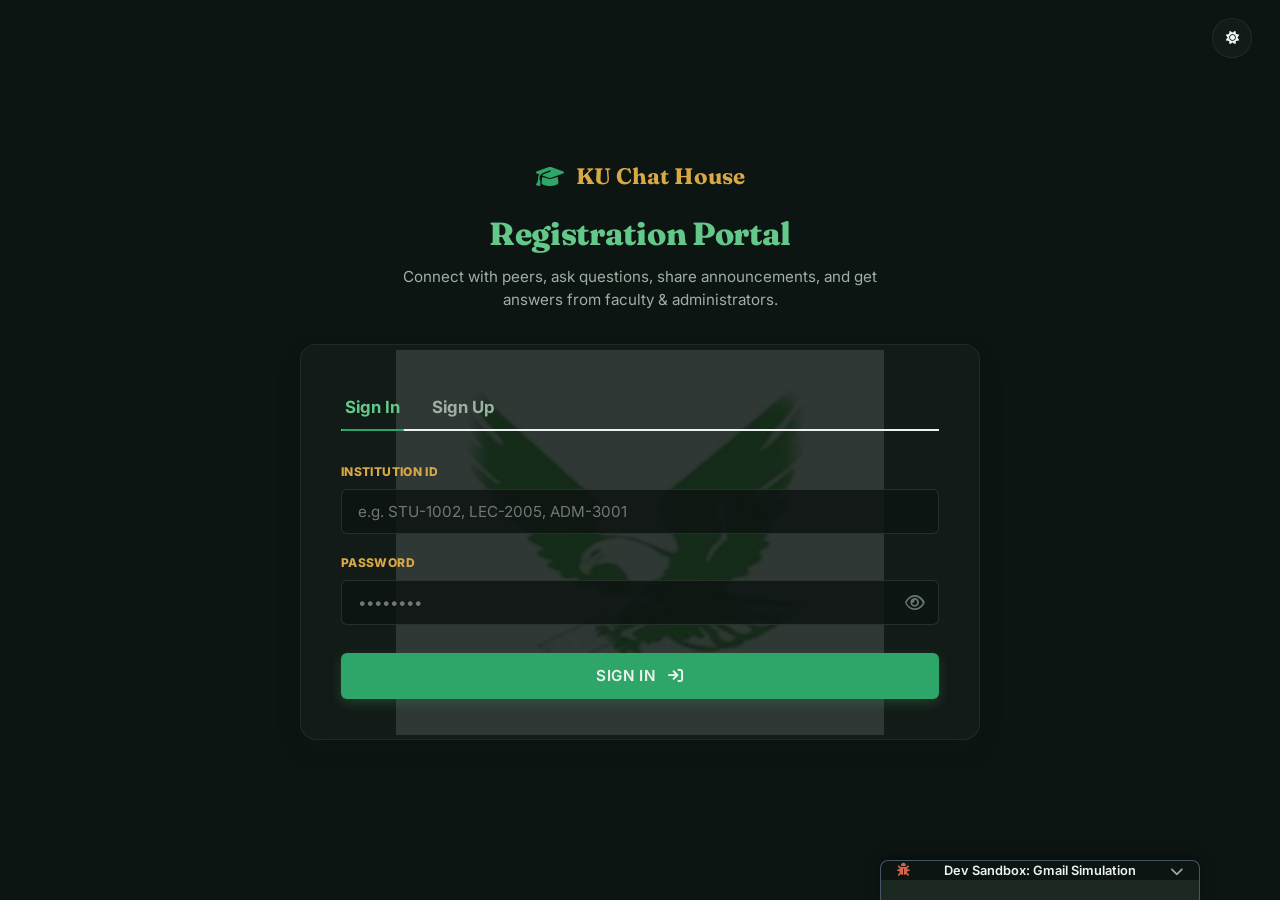
==== frontend/index.html @ 9f0d4322 "Add files via upload" ====
<!DOCTYPE html>
<html lang="en">
<head>
    <meta charset="UTF-8">
    <meta name="viewport" content="width=device-width, initial-scale=1.0">
    <title>Kampala University Chat House - Connect & Discuss</title>
    <!-- Google Fonts for premium typography -->
    <link rel="preconnect" href="https://fonts.googleapis.com">
    <link rel="preconnect" href="https://fonts.gstatic.com" crossorigin>
    <link href="https://fonts.googleapis.com/css2?family=Inter:wght@300;400;500;600;700&family=Fraunces:opsz,wght@9..144,500;9..144,600;9..144,700&display=swap" rel="stylesheet">
    <!-- FontAwesome for icons -->
    <link rel="stylesheet" href="https://cdnjs.cloudflare.com/ajax/libs/font-awesome/6.4.0/css/all.min.css">
    <!-- Separate stylesheet -->
    <link rel="stylesheet" href="style.css">
</head>
<body class="auth-page">
    <button class="theme-toggle auth-theme-toggle" id="theme-toggle" type="button" onclick="toggleTheme()" title="Toggle dark/light mode" aria-label="Toggle dark/light mode"><i class="fa-solid fa-moon"></i></button>
    <!-- Premium background elements -->
    <div class="bg-gradient-blob blob-1"></div>
    <div class="bg-gradient-blob blob-2"></div>
    <div class="bg-gradient-blob blob-3"></div>

    <div class="auth-container">
        <!-- Logo and brand details -->
        <header class="auth-header">
            <div class="logo">
                <i class="fa-solid fa-graduation-cap"></i>
                <span>KU Chat House</span>
            </div>
            <h1>Registration Portal</h1>
            <p>Connect with peers, ask questions, share announcements, and get answers from faculty & administrators.</p>
        </header>

        <!-- Auth Card -->
        <div class="auth-card">
            <!-- Tabs -->
            <div class="auth-tabs">
                <button class="tab-btn active" id="tab-login" onclick="switchTab('login')">Sign In</button>
                <button class="tab-btn" id="tab-register" onclick="switchTab('register')">Sign Up</button>
            </div>

            <!-- Login Form -->
            <form id="login-form" class="auth-form active" onsubmit="handleLogin(event)">
                <div class="input-group">
                    <label for="login-username"><i class="fa-solid fa-id-card"></i> Institution ID</label>
                    <input type="text" id="login-username" placeholder="e.g. STU-1002, LEC-2005, ADM-3001" required autocomplete="username">
                </div>

                <div class="input-group">
                    <label for="login-password"><i class="fa-solid fa-lock"></i> Password</label>
                    <div class="password-wrapper">
                        <input type="password" id="login-password" placeholder="••••••••" required autocomplete="current-password">
                        <button type="button" class="toggle-password" onclick="togglePasswordVisibility('login-password')">
                            <i class="fa-regular fa-eye"></i>
                        </button>
                    </div>
                </div>

                <button type="submit" class="submit-btn" id="login-submit-btn">
                    <span>Sign In</span> <i class="fa-solid fa-arrow-right-to-bracket"></i>
                </button>
            </form>

            <!-- Register Form -->
            <form id="register-form" class="auth-form" onsubmit="handleRegister(event)">
                <div class="form-row">
                    <div class="input-group">
                        <label for="reg-username"><i class="fa-solid fa-user"></i> Username</label>
                        <input type="text" id="reg-username" placeholder="Jackson Dhigombye" required autocomplete="username">
                    </div>
                    <div class="input-group">
                        <label for="reg-id"><i class="fa-solid fa-id-card"></i> Institution ID</label>
                        <input type="text" id="reg-id" placeholder="Student: KU-STD-… | Lecturer: KU-LEC-… | Admin: KU-ADM-…" required>
                    </div>
                </div>

                <div class="form-row">
                    <div class="input-group">
                        <label for="reg-category"><i class="fa-solid fa-users"></i> Category</label>
                        <select id="reg-category" onchange="handleCategoryChange()" required>
                            <option value="" disabled selected>Select Role</option>
                            <option value="Student">Student</option>
                            <option value="Lecturer">Lecturer</option>
                            <option value="Administrator">Administrator</option>
                        </select>
                    </div>
                    <div class="input-group">
                        <label for="reg-faculty"><i class="fa-solid fa-building-columns"></i> Faculty</label>
                        <select id="reg-faculty" required>
                            <option value="" disabled selected>Select Faculty</option>
                            <option value="Faculty of Computer Science and IT">Computer Science and IT</option>
                            <option value="Faculty of Education">Education</option>
                            <option value="Faculty of Arts and social sciences">Arts and Social Sciences</option>
                            <option value="Faculty of Business">Business</option>
                            <option value="Faculty of Social Work and Social Administration">Social work and social Administration</option>
                            <option value="General Administration">General Administration (Admin Only)</option>
                        </select>
                    </div>
                </div>

                <div class="form-row">
                    <div class="input-group">
                        <label for="reg-email"><i class="fa-solid fa-envelope"></i> Gmail Address</label>
                        <input type="email" id="reg-email" placeholder="name@gmail.com" required autocomplete="email">
                    </div>
                    <div class="input-group">
                        <label for="reg-contact"><i class="fa-solid fa-phone"></i> Contact Number</label>
                        <input type="tel" id="reg-contact" placeholder="07********" required autocomplete="tel">
                    </div>
                </div>

                <div class="form-row">
                    <div class="input-group">
                        <label for="reg-dob"><i class="fa-solid fa-calendar-days"></i> Date of Birth</label>
                        <input type="date" id="reg-dob" required>
                    </div>
                    <div class="input-group">
                        <label for="reg-password"><i class="fa-solid fa-lock"></i> Password</label>
                        <div class="password-wrapper">
                            <input type="password" id="reg-password" placeholder="••••••••" required autocomplete="new-password">
                            <button type="button" class="toggle-password" onclick="togglePasswordVisibility('reg-password')">
                                <i class="fa-regular fa-eye"></i>
                            </button>
                        </div>
                    </div>
                </div>

                <button type="submit" class="submit-btn" id="register-submit-btn">
                    <span>Create Account</span> <i class="fa-solid fa-user-plus"></i>
                </button>
            </form>
        </div>
    </div>

    <!-- Verification Modal -->
    <div class="modal-overlay" id="verify-modal">
        <div class="modal-card scale-in">
            <div class="modal-header">
                <i class="fa-solid fa-envelope-circle-check modal-icon"></i>
                <h2>Verify Your Email</h2>
                <p>We've simulated sending a 6-digit confirmation code to your Gmail address.</p>
            </div>
            
            <form id="verify-form" onsubmit="handleVerification(event)">
                <input type="hidden" id="verify-user-id" value="">
                
                <div class="verification-code-container">
                    <input type="text" maxlength="1" class="code-input" required pattern="[0-9]" oninput="moveNext(this, 1)" onkeydown="moveBack(this, 1)">
                    <input type="text" maxlength="1" class="code-input" required pattern="[0-9]" oninput="moveNext(this, 2)" onkeydown="moveBack(this, 2)">
                    <input type="text" maxlength="1" class="code-input" required pattern="[0-9]" oninput="moveNext(this, 3)" onkeydown="moveBack(this, 3)">
                    <input type="text" maxlength="1" class="code-input" required pattern="[0-9]" oninput="moveNext(this, 4)" onkeydown="moveBack(this, 4)">
                    <input type="text" maxlength="1" class="code-input" required pattern="[0-9]" oninput="moveNext(this, 5)" onkeydown="moveBack(this, 5)">
                    <input type="text" maxlength="1" class="code-input" required pattern="[0-9]" oninput="moveNext(this, 6)" onkeydown="moveBack(this, 6)">
                </div>

                <button type="submit" class="submit-btn">
                    Confirm Code <i class="fa-solid fa-circle-check"></i>
                </button>
                <div class="modal-actions">
                    <button type="button" class="cancel-btn" onclick="closeVerifyModal()">Cancel</button>
                </div>
            </form>
        </div>
    </div>

    <!-- Toast Notifications Area -->
    <div id="toast-container" class="toast-container"></div>

    <!-- Simulation Sandbox Helper (Shows Gmail verification codes on screen for demonstration) -->
    <div class="simulation-mailbox" id="simulation-mailbox">
        <div class="mailbox-header">
            <i class="fa-solid fa-bug"></i>
            <span>Dev Sandbox: Gmail Simulation</span>
            <button onclick="toggleMailbox()"><i class="fa-solid fa-chevron-down" id="mailbox-toggle-icon"></i></button>
        </div>
        <div class="mailbox-body" id="mailbox-body">
            <p class="no-messages" id="mailbox-empty-text">No simulated emails sent yet.</p>
            <div id="mailbox-list"></div>
        </div>
    </div>

    <!-- Separate script -->
    <script src="app.js"></script>
</body>
</html>
---- frontend/style.css ----
/* ==========================================================================
   KAMPALA UNIVERSITY CHAT HOUSE - CORE STYLES
   ========================================================================== */

:root {
    /* Dark theme -- "Campus at Dusk": grounded in the KU crest green + academic
       regalia colors (brass/gold for lecturers, maroon for administrators),
       rather than a generic indigo SaaS palette. */
    --bg-main: #0d1512;
    --bg-second: #131f19;
    --card-bg: rgba(19, 29, 24, 0.78);
    --card-hover: rgba(26, 39, 32, 0.88);
    --card-border: rgba(205, 224, 210, 0.08);
    --input-bg: rgba(13, 21, 18, 0.85);
    --input-border: rgba(205, 224, 210, 0.13);
    --input-focus: #2fa669;

    /* Typography Colors */
    --text-primary: #eef3ee;
    --text-secondary: #9db0a4;
    --text-muted: #67766d;

    /* Branding & Accent Colors */
    --primary: #2fa669;      /* crest green */
    --primary-hover: #268a57;
    --secondary: #d8a945;    /* brass / academic gold */

    /* Category Colors -- borrowed from academic regalia */
    --color-admin: #a23b3b;      /* Maroon -- doctoral / authority */
    --color-admin-bg: rgba(162, 59, 59, 0.14);
    --color-lecturer: #d8a945;   /* Brass -- PhD hood gold */
    --color-lecturer-bg: rgba(216, 169, 69, 0.14);
    --color-student: #5b8aa6;    /* Dusty denim -- student ID blue */
    --color-student-bg: rgba(91, 138, 166, 0.14);

    --danger: #d2664f;       /* warm rust, not stock red */
    --danger-bg: rgba(210, 102, 79, 0.14);

    --shadow-sm: 0 1px 2px 0 rgba(0, 0, 0, 0.18);
    --shadow-md: 0 6px 16px -4px rgba(4, 10, 7, 0.45), 0 2px 6px -2px rgba(4, 10, 7, 0.3);
    --shadow-lg: 0 24px 38px -12px rgba(2, 6, 4, 0.55), 0 8px 16px -6px rgba(2, 6, 4, 0.35);

    --radius-sm: 6px;
    --radius-md: 10px;
    --radius-lg: 16px;
    --transition: all 0.25s cubic-bezier(0.4, 0, 0.2, 1);

    /* Auth Page (light theme, matches KU registration form design) */
    --auth-bg: #eef2f0;
    --auth-card-bg: #ffffff;
    --auth-label: #3c1fdf;       /* Bold purple/indigo label color */
    --auth-title: #138542;       /* Green heading color */
    --auth-accent: #4caf50;      /* Green button color */
    --auth-accent-hover: #43a047;
    --auth-input-border: #dddddd;
    --auth-text: #1f2937;
    --auth-text-secondary: #6b7280;
}

/* ==========================================================================
   RESET & BASE STYLES
   ========================================================================== */
* {
    margin: 0;
    padding: 0;
    box-sizing: border-box;
}

body {
    font-family: 'Inter', sans-serif;
    background-color: var(--bg-main);
    color: var(--text-primary);
    line-height: 1.5;
    overflow-x: hidden;
    min-height: 100vh;
}

h1, h2, h3, h4, h5, h6 {
    font-family: 'Fraunces', serif;
    font-optical-sizing: auto;
    font-weight: 600;
    letter-spacing: -0.01em;
}

a {
    color: var(--secondary);
    text-decoration: none;
    transition: var(--transition);
}

a:hover {
    text-decoration: underline;
}

input, select, textarea {
    font-family: inherit;
    font-size: 0.95rem;
    color: var(--text-primary);
    background-color: var(--input-bg);
    border: 1px solid var(--input-border);
    border-radius: var(--radius-sm);
    padding: 0.75rem 1rem;
    outline: none;
    transition: var(--transition);
    width: 100%;
}

input:focus, select:focus, textarea:focus {
    border-color: var(--input-focus);
    box-shadow: 0 0 0 3px rgba(47, 166, 105, 0.25);
}

button {
    font-family: inherit;
    cursor: pointer;
    border: none;
    outline: none;
    transition: var(--transition);
}

/* Scrollbar customization */
::-webkit-scrollbar {
    width: 8px;
}
::-webkit-scrollbar-track {
    background: var(--bg-main);
}
::-webkit-scrollbar-thumb {
    background: #1b2921;
    border-radius: 4px;
}
::-webkit-scrollbar-thumb:hover {
    background: #334155;
}

/* Helper Utilities */
.text-indigo { color: #2fa669; }
.text-amber { color: #a23b3b; }
.text-emerald { color: #d8a945; }
.bg-indigo { background-color: var(--primary) !important; }
.bg-indigo:hover { background-color: var(--primary-hover) !important; }

/* ==========================================================================
   LANDING / AUTHENTICATION PAGE
   ========================================================================== */
.auth-page {
    display: flex;
    justify-content: center;
    align-items: center;
    padding: 2rem 1rem;
    position: relative;
    background-color: var(--auth-bg);

    /* Flip the shared theme variables to a light palette for this page only.
       Every component below (card, inputs, modal, text) reads these same
       variables, so overriding them here re-themes the whole page. */
    --bg-main: var(--auth-bg);
    --card-bg: var(--auth-card-bg);
    --card-border: #e6e9ee;
    --input-bg: #ffffff;
    --input-border: var(--auth-input-border);
    --text-primary: var(--auth-text);
    --text-secondary: var(--auth-text-secondary);
    --text-muted: #9aa1ac;
}

/* Gradient blobs are part of the dark feed theme -- hidden on the light auth page */
.auth-page .bg-gradient-blob {
    display: none;
}

.bg-gradient-blob {
    position: absolute;
    border-radius: 50%;
    filter: blur(100px);
    z-index: -1;
    opacity: 0.45;
}

.blob-1 {
    width: 400px;
    height: 400px;
    background: radial-gradient(circle, var(--primary) 0%, transparent 70%);
    top: -50px;
    left: -50px;
    animation: pulse 12s infinite alternate;
}

.blob-2 {
    width: 450px;
    height: 450px;
    background: radial-gradient(circle, var(--secondary) 0%, transparent 70%);
    bottom: -100px;
    right: -50px;
    animation: pulse 15s infinite alternate-reverse;
}

.blob-3 {
    width: 300px;
    height: 300px;
    background: radial-gradient(circle, #d2664f 0%, transparent 70%);
    top: 30%;
    left: 45%;
    animation: pulse 18s infinite alternate;
}

@keyframes pulse {
    0% { transform: scale(1) translate(0, 0); }
    100% { transform: scale(1.2) translate(30px, 50px); }
}

.auth-container {
    width: 100%;
    max-width: 680px;
    display: flex;
    flex-direction: column;
    gap: 2rem;
    z-index: 10;
    animation: slideUp 0.6s cubic-bezier(0.16, 1, 0.3, 1);
}

.auth-header {
    text-align: center;
}

.auth-header .logo {
    display: inline-flex;
    align-items: center;
    gap: 0.75rem;
    font-size: 1.4rem;
    font-weight: 700;
    font-family: 'Fraunces', serif;
    color: var(--auth-label);
    margin-bottom: 1rem;
}

.auth-header .logo i {
    color: var(--auth-accent);
    filter: none;
}

.auth-header h1 {
    font-size: 2rem;
    margin-bottom: 0.5rem;
    color: var(--auth-title);
    font-weight: 800;
}

.auth-header p {
    color: var(--text-secondary);
    max-width: 520px;
    margin: 0 auto;
    font-size: 0.95rem;
}

.auth-card {
    background: var(--card-bg);
    border: 1px solid var(--card-border);
    border-radius: var(--radius-lg);
    padding: 2.5rem;
    box-shadow: 0 10px 30px rgba(13, 21, 18, 0.08);
    position: relative;
    overflow: hidden;
}

/* Faint Kampala University logo watermark, sitting behind the form fields */
.auth-card::before {
    content: "";
    position: absolute;
    inset: 0;
    background-image: url('logo.png');
    background-repeat: no-repeat;
    background-position: center 58%;
    background-size: 72%;
    opacity: 0.13;
    pointer-events: none;
    z-index: 0;
}

.auth-tabs,
.auth-form {
    position: relative;
    z-index: 1;
}

.auth-tabs {
    display: flex;
    border-bottom: 2px solid #eef0f3;
    margin-bottom: 2rem;
    gap: 1.5rem;
}

.tab-btn {
    background: transparent;
    color: var(--text-secondary);
    font-size: 1.05rem;
    font-weight: 700;
    padding: 0.75rem 0.25rem;
    position: relative;
}

.tab-btn.active {
    color: var(--auth-title);
}

.tab-btn.active::after {
    content: '';
    position: absolute;
    bottom: -2px;
    left: 0;
    right: 0;
    height: 2px;
    background: var(--auth-accent);
    border-radius: 2px;
    box-shadow: none;
}

.auth-form {
    display: none;
    flex-direction: column;
    gap: 1.25rem;
}

.auth-form.active {
    display: flex;
}

.form-row {
    display: grid;
    grid-template-columns: 1fr 1fr;
    gap: 1.25rem;
}

@media (max-width: 600px) {
    .form-row {
        grid-template-columns: 1fr;
        gap: 1.25rem;
    }
    .auth-card {
        padding: 1.5rem;
    }
}

.input-group {
    display: flex;
    flex-direction: column;
    gap: 0.5rem;
    text-align: left;
}

.locked-tag {
    margin-left: auto;
    font-size: 0.65rem;
    font-weight: 700;
    color: var(--text-muted);
    background: rgba(255, 255, 255, 0.05);
    padding: 1px 6px;
    border-radius: 4px;
    text-transform: uppercase;
    letter-spacing: 0.03em;
}

.input-group label {
    font-size: 0.85rem;
    font-weight: 500;
    color: var(--text-secondary);
    display: flex;
    align-items: center;
    gap: 0.5rem;
}

.auth-page .input-group label {
    font-size: 0.75rem;
    font-weight: 800;
    text-transform: uppercase;
    letter-spacing: 0.03em;
    color: var(--auth-label);
}

.auth-page .input-group label i {
    display: none; /* Icons removed on the auth page to match the clean reference layout */
}

.input-group label i {
    font-size: 0.9rem;
    opacity: 0.8;
}

.password-wrapper {
    position: relative;
    width: 100%;
}

.password-wrapper input {
    padding-right: 2.75rem;
}

.toggle-password {
    position: absolute;
    right: 0.85rem;
    top: 50%;
    transform: translateY(-50%);
    background: transparent;
    color: var(--text-muted);
    font-size: 1.1rem;
}

.toggle-password:hover {
    color: var(--text-primary);
}

.submit-btn {
    background: linear-gradient(135deg, var(--primary) 0%, var(--secondary) 100%);
    color: var(--text-primary);
    font-size: 1rem;
    font-weight: 600;
    padding: 0.85rem 1.5rem;
    border-radius: var(--radius-sm);
    display: inline-flex;
    justify-content: center;
    align-items: center;
    gap: 0.75rem;
    margin-top: 0.5rem;
    box-shadow: 0 4px 12px rgba(47, 166, 105, 0.3);
}

.submit-btn:hover {
    transform: translateY(-2px);
    box-shadow: 0 6px 18px rgba(47, 166, 105, 0.45);
}

.submit-btn:disabled {
    opacity: 0.5;
    cursor: not-allowed;
    transform: none;
    box-shadow: none;
}

.auth-page .submit-btn {
    background: var(--auth-accent);
    text-transform: uppercase;
    letter-spacing: 0.03em;
    font-size: 0.95rem;
    box-shadow: 0 4px 12px rgba(77, 143, 90, 0.3);
}

.auth-page .submit-btn:hover {
    background: var(--auth-accent-hover);
    box-shadow: 0 6px 18px rgba(77, 143, 90, 0.4);
}

.auth-page input:focus,
.auth-page select:focus,
.auth-page textarea:focus {
    border-color: var(--auth-accent);
    box-shadow: 0 0 0 3px rgba(77, 143, 90, 0.15);
}

/* ==========================================================================
   EMAIL VERIFICATION MODAL
   ========================================================================== */
.modal-overlay {
    position: fixed;
    top: 0;
    left: 0;
    right: 0;
    bottom: 0;
    background: rgba(3, 8, 6, 0.85);
    backdrop-filter: blur(8px);
    display: none;
    justify-content: center;
    align-items: center;
    z-index: 1000;
}

.modal-overlay.active {
    display: flex;
}

.modal-card {
    background: #17241d;
    border: 1px solid var(--card-border);
    border-radius: var(--radius-lg);
    width: 100%;
    max-width: 440px;
    padding: 2.25rem;
    box-shadow: var(--shadow-lg);
    text-align: center;
}

.scale-in {
    animation: scaleIn 0.3s cubic-bezier(0.34, 1.56, 0.64, 1);
}

@keyframes scaleIn {
    0% { transform: scale(0.9); opacity: 0; }
    100% { transform: scale(1); opacity: 1; }
}

.modal-icon {
    font-size: 3rem;
    color: var(--secondary);
    margin-bottom: 1rem;
    filter: drop-shadow(0 0 10px rgba(216, 169, 69, 0.3));
}

.modal-header h2 {
    font-size: 1.5rem;
    margin-bottom: 0.5rem;
}

.modal-header p {
    color: var(--text-secondary);
    font-size: 0.9rem;
    margin-bottom: 1.75rem;
}

.verification-code-container {
    display: flex;
    justify-content: space-between;
    gap: 0.5rem;
    margin-bottom: 1.75rem;
}

.code-input {
    width: 48px;
    height: 54px;
    text-align: center;
    font-size: 1.5rem;
    font-weight: 700;
    border-radius: var(--radius-sm);
    background-color: var(--input-bg);
}

.modal-actions {
    margin-top: 1rem;
}

.cancel-btn {
    background: transparent;
    color: var(--text-secondary);
    font-size: 0.9rem;
    padding: 0.5rem 1rem;
}

.cancel-btn:hover {
    color: var(--text-primary);
}

/* Verification modal on the auth page follows the same light theme */
.auth-page .modal-card {
    background: var(--card-bg);
    border-color: var(--card-border);
    box-shadow: 0 20px 40px rgba(13, 21, 18, 0.15);
}

.auth-page .modal-icon {
    color: var(--auth-accent);
    filter: none;
}


/* ==========================================================================
   MAIN SOCIAL LAYOUT
   ========================================================================== */
.feed-page {
    background-color: var(--bg-main);
    display: flex;
    flex-direction: column;
}

.main-nav {
    background-color: rgba(19, 29, 24, 0.85);
    border-bottom: 1px solid var(--card-border);
    backdrop-filter: blur(12px);
    -webkit-backdrop-filter: blur(12px);
    position: sticky;
    top: 0;
    z-index: 100;
}

.nav-container {
    max-width: 1300px;
    margin: 0 auto;
    padding: 0.85rem 1.5rem;
    display: flex;
    justify-content: space-between;
    align-items: center;
    gap: 1.5rem;
}

.main-nav .brand {
    display: flex;
    align-items: center;
    gap: 0.75rem;
    font-family: 'Fraunces', serif;
    font-weight: 600;
    font-size: 1.55rem;
    flex-shrink: 0;
}

.main-nav .brand i {
    color: var(--secondary);
    font-size: 1.75rem;
}

.nav-profile-menu {
    display: flex;
    align-items: center;
    gap: 1.5rem;
    flex-shrink: 0;
}

.user-mini-profile {
    display: flex;
    align-items: center;
    gap: 0.75rem;
}

.user-avatar {
    width: 38px;
    height: 38px;
    background-color: var(--primary);
    color: white;
    font-weight: 700;
    border-radius: 50%;
    display: flex;
    justify-content: center;
    align-items: center;
    text-transform: uppercase;
    font-size: 1.1rem;
    box-shadow: 0 0 8px rgba(47, 166, 105, 0.4);
}

.user-meta-info {
    display: flex;
    flex-direction: column;
}

.user-name {
    font-size: 0.9rem;
    font-weight: 600;
}

.user-role-badge {
    font-size: 0.7rem;
    font-weight: 700;
    padding: 1px 6px;
    border-radius: 4px;
    width: fit-content;
    text-transform: uppercase;
    margin-top: 1px;
}

/* Logout Button -- icon + text label so its purpose is unambiguous */
.logout-btn {
    background-color: rgba(210, 102, 79, 0.1);
    color: #d2664f;
    border: 1px solid rgba(210, 102, 79, 0.15);
    height: 38px;
    padding: 0 0.9rem;
    border-radius: 20px;
    display: flex;
    justify-content: center;
    align-items: center;
    gap: 0.5rem;
    font-size: 0.85rem;
    font-weight: 600;
}

.logout-btn span {
    white-space: nowrap;
}

.logout-btn:hover {
    background-color: #d2664f;
    color: white;
    box-shadow: 0 0 10px rgba(210, 102, 79, 0.4);
}

@media (max-width: 640px) {
    .logout-btn span { display: none; }
    .logout-btn { width: 38px; padding: 0; border-radius: 50%; }
}

/* App Core Layout */
.app-layout {
    max-width: 1200px;
    margin: 2rem auto;
    padding: 0 1.5rem;
    display: grid;
    grid-template-columns: 280px 1fr;
    gap: 2rem;
    width: 100%;
}

@media (max-width: 900px) {
    .app-layout {
        grid-template-columns: 1fr;
    }
    .sidebar {
        display: none; /* Hide sidebar on mobile/tablet to save space */
    }
}

/* Sidebar Styles */
.sidebar {
    display: flex;
    flex-direction: column;
    gap: 1.5rem;
    position: sticky;
    top: 5rem;
    height: fit-content;
}

.sidebar-menu {
    display: flex;
    flex-direction: column;
    gap: 0.35rem;
    background: var(--card-bg);
    border: 1px solid var(--card-border);
    border-radius: var(--radius-md);
    padding: 0.6rem;
    box-shadow: var(--shadow-md);
}

.sidebar-menu-item {
    display: flex;
    align-items: center;
    gap: 0.75rem;
    padding: 0.65rem 0.85rem;
    border-radius: var(--radius-sm);
    color: var(--text-secondary);
    font-size: 0.9rem;
    font-weight: 600;
    background: transparent;
    position: relative;
}

.sidebar-menu-item i {
    width: 18px;
    text-align: center;
    font-size: 1rem;
}

.sidebar-menu-item:hover {
    background: rgba(255, 255, 255, 0.05);
    color: var(--text-primary);
}

.sidebar-menu-item.active {
    background: rgba(47, 166, 105, 0.15);
    color: var(--primary);
}

.badge-count {
    margin-left: auto;
    background: #d2664f;
    color: white;
    font-size: 0.65rem;
    font-weight: 700;
    min-width: 18px;
    height: 18px;
    padding: 0 5px;
    border-radius: 10px;
    display: inline-flex;
    justify-content: center;
    align-items: center;
}

.profile-card {
    background: var(--card-bg);
    border: 1px solid var(--card-border);
    border-radius: var(--radius-md);
    overflow: hidden;
    position: relative;
    box-shadow: var(--shadow-md);
}

.profile-header-glow {
    height: 60px;
    background: linear-gradient(135deg, var(--primary) 0%, var(--secondary) 100%);
}

.profile-details {
    padding: 1.5rem;
    display: flex;
    flex-direction: column;
    align-items: center;
    position: relative;
    margin-top: -35px;
}

.profile-avatar-large {
    width: 70px;
    height: 70px;
    border-radius: 50%;
    background-color: #1f2937;
    border: 4px solid #17241d;
    display: flex;
    justify-content: center;
    align-items: center;
    font-size: 2rem;
    font-weight: 700;
    text-transform: uppercase;
    color: var(--text-primary);
    box-shadow: var(--shadow-md);
}

.profile-details h3 {
    margin-top: 0.75rem;
    font-size: 1.15rem;
}

.profile-role {
    font-size: 0.85rem;
    color: var(--text-secondary);
    margin-bottom: 1rem;
}

.sidebar-divider {
    width: 100%;
    border: none;
    border-top: 1px solid rgba(255, 255, 255, 0.05);
    margin-bottom: 1rem;
}

.profile-meta-list {
    width: 100%;
    display: flex;
    flex-direction: column;
    gap: 0.5rem;
}

.meta-item {
    display: flex;
    justify-content: space-between;
    font-size: 0.85rem;
}

.meta-label {
    color: var(--text-secondary);
}

.meta-val {
    font-weight: 500;
    text-align: right;
    max-width: 160px;
    word-break: break-all;
}

.quick-links {
    background: var(--card-bg);
    border: 1px solid var(--card-border);
    border-radius: var(--radius-md);
    padding: 1.25rem;
}

.quick-links h4 {
    font-size: 0.95rem;
    margin-bottom: 0.75rem;
    text-transform: uppercase;
    letter-spacing: 0.06em;
    font-family: 'Inter', sans-serif;
    color: var(--text-secondary);
}

.quick-links ul {
    list-style: none;
    display: flex;
    flex-direction: column;
    gap: 0.75rem;
}

.quick-links li {
    font-size: 0.85rem;
    display: flex;
    align-items: center;
    gap: 0.75rem;
    color: var(--text-secondary);
}


/* ==========================================================================
   FEED AREA & POSTS CREATOR
   ========================================================================== */
.feed-content {
    display: flex;
    flex-direction: column;
    gap: 1.5rem;
}

.create-post-card {
    background: var(--card-bg);
    border: 1px solid var(--card-border);
    border-radius: var(--radius-md);
    padding: 1.5rem;
    box-shadow: var(--shadow-md);
}

.create-post-header {
    display: flex;
    align-items: center;
    gap: 0.75rem;
    margin-bottom: 1rem;
}

.mini-avatar {
    width: 32px;
    height: 32px;
    border-radius: 50%;
    background-color: var(--secondary);
    color: white;
    font-weight: 700;
    display: flex;
    justify-content: center;
    align-items: center;
    text-transform: uppercase;
    font-size: 0.9rem;
}

.create-post-header h3 {
    font-size: 1rem;
    color: var(--text-secondary);
}

.textarea-wrapper {
    margin-bottom: 1rem;
}

.textarea-wrapper textarea {
    min-height: 100px;
    resize: vertical;
    width: 100%;
}

.create-post-actions {
    display: flex;
    justify-content: space-between;
    align-items: center;
    flex-wrap: wrap;
    gap: 1rem;
}

.admin-announcement-toggle {
    display: flex;
    align-items: center;
    gap: 0.75rem;
}

.switch-container {
    position: relative;
    display: inline-block;
    width: 44px;
    height: 22px;
}

.switch-container input {
    opacity: 0;
    width: 0;
    height: 0;
}

.switch-slider {
    position: absolute;
    cursor: pointer;
    top: 0;
    left: 0;
    right: 0;
    bottom: 0;
    background-color: #374151;
    transition: .4s;
    border-radius: 22px;
}

.switch-slider:before {
    position: absolute;
    content: "";
    height: 16px;
    width: 16px;
    left: 3px;
    bottom: 3px;
    background-color: white;
    transition: .4s;
    border-radius: 50%;
}

.switch-container input:checked + .switch-slider {
    background-color: var(--color-admin);
}

.switch-container input:checked + .switch-slider:before {
    transform: translateX(22px);
}

.toggle-label {
    font-size: 0.85rem;
    font-weight: 500;
    color: var(--text-secondary);
}

.post-submit-btn {
    background: linear-gradient(135deg, var(--primary) 0%, var(--secondary) 100%);
    color: white;
    padding: 0.6rem 1.25rem;
    border-radius: var(--radius-sm);
    font-weight: 600;
    font-size: 0.9rem;
    display: inline-flex;
    align-items: center;
    gap: 0.5rem;
    box-shadow: 0 4px 10px rgba(47, 166, 105, 0.2);
}

.post-submit-btn:hover {
    transform: translateY(-1px);
    box-shadow: 0 6px 14px rgba(47, 166, 105, 0.35);
}

/* Feed Headers */
.announcements-section-header {
    display: flex;
    align-items: center;
    gap: 0.75rem;
    margin-top: 1rem;
    font-size: 1.1rem;
    border-bottom: 2px solid rgba(162, 59, 59, 0.2);
    padding-bottom: 0.5rem;
}

.feed-header-title {
    display: flex;
    justify-content: space-between;
    align-items: center;
    margin-top: 1rem;
    border-bottom: 1px solid rgba(255, 255, 255, 0.05);
    padding-bottom: 0.5rem;
}

.feed-header-title h2 {
    font-size: 1.25rem;
}

.refresh-feed-btn {
    background: transparent;
    color: var(--text-secondary);
    font-size: 1.1rem;
    width: 32px;
    height: 32px;
    border-radius: 50%;
    display: flex;
    justify-content: center;
    align-items: center;
}

.refresh-feed-btn:hover {
    background-color: rgba(255, 255, 255, 0.05);
    color: var(--text-primary);
}


/* ==========================================================================
   FEED POST ITEMS
   ========================================================================== */
.post-item {
    background: var(--card-bg);
    border: 1px solid var(--card-border);
    border-radius: var(--radius-md);
    padding: 1.5rem;
    box-shadow: var(--shadow-md);
    display: flex;
    flex-direction: column;
    gap: 1rem;
    position: relative;
    transition: var(--transition);
}

.post-item:hover {
    border-color: rgba(255, 255, 255, 0.1);
    background: var(--card-hover);
}

/* Announcement specific style overrides -- the signature "pinned to the
   board" treatment: a brass pushpin, a faint tilt, and a lifted shadow, as
   if the card were physically tacked up rather than just flagged by color. */
.post-item.announcement-post {
    border: 1px solid rgba(216, 169, 69, 0.3);
    background: linear-gradient(165deg, rgba(216, 169, 69, 0.08) 0%, var(--card-bg) 55%);
    transform: rotate(-0.5deg);
    box-shadow: var(--shadow-lg);
    margin-top: 4px;
}

.post-item.announcement-post:hover {
    background: linear-gradient(165deg, rgba(216, 169, 69, 0.12) 0%, var(--card-hover) 55%);
    transform: rotate(-0.5deg) translateY(-3px);
}

.post-item.announcement-post::before {
    content: '';
    position: absolute;
    top: -8px;
    left: 30px;
    width: 15px;
    height: 15px;
    border-radius: 50%;
    background: radial-gradient(circle at 34% 30%, #f4dd9e 0%, var(--secondary) 55%, #9c7a2c 100%);
    box-shadow: 0 3px 5px rgba(2, 6, 4, 0.5), inset 0 -1px 2px rgba(0, 0, 0, 0.25);
    border: 1px solid rgba(255, 255, 255, 0.3);
    z-index: 2;
}

.post-meta-header {
    display: flex;
    justify-content: space-between;
    align-items: flex-start;
}

.author-info-block {
    display: flex;
    align-items: center;
    gap: 0.75rem;
}

.author-details {
    display: flex;
    flex-direction: column;
}

.author-name-row {
    display: flex;
    align-items: center;
    gap: 0.5rem;
    flex-wrap: wrap;
}

.author-username {
    font-weight: 600;
    font-size: 0.95rem;
}

/* Styled category badges */
.badge-role {
    font-size: 0.65rem;
    font-weight: 700;
    padding: 2px 8px;
    border-radius: 20px;
    text-transform: uppercase;
    letter-spacing: 0.02em;
    display: inline-flex;
    align-items: center;
    gap: 0.25rem;
}

.badge-role.role-student {
    background-color: var(--color-student-bg);
    color: var(--color-student);
    border: 1px solid rgba(91, 138, 166, 0.15);
}

.badge-role.role-lecturer {
    background-color: var(--color-lecturer-bg);
    color: var(--color-lecturer);
    border: 1px solid rgba(216, 169, 69, 0.15);
}

.badge-role.role-admin,
.badge-role.role-administrator {
    background-color: var(--color-admin-bg);
    color: var(--color-admin);
    border: 1px solid rgba(162, 59, 59, 0.15);
}

.post-subtext {
    font-size: 0.75rem;
    color: var(--text-muted);
}

/* Post content text area */
.post-body-content {
    font-size: 0.95rem;
    color: var(--text-primary);
    white-space: pre-wrap;
    word-break: break-word;
}

/* Action Controls (Edit, Delete, Pin indicator) */
.post-action-controls {
    display: flex;
    align-items: center;
    gap: 0.5rem;
}

.btn-icon-action {
    background: transparent;
    color: var(--text-muted);
    font-size: 0.9rem;
    width: 28px;
    height: 28px;
    border-radius: 50%;
    display: flex;
    justify-content: center;
    align-items: center;
}

.btn-icon-action:hover {
    background-color: rgba(255, 255, 255, 0.05);
}

.btn-icon-action.edit-action:hover {
    color: var(--secondary);
}

.btn-icon-action.delete-action:hover {
    color: #d2664f;
}

.pinned-badge {
    background: rgba(216, 169, 69, 0.14);
    color: var(--secondary);
    font-size: 0.75rem;
    font-weight: 600;
    padding: 2px 8px;
    border-radius: 4px;
    display: flex;
    align-items: center;
    gap: 0.35rem;
}

/* Post Interaction Footer */
.post-footer-actions {
    border-top: 1px solid rgba(255, 255, 255, 0.04);
    padding-top: 0.75rem;
    display: flex;
    justify-content: space-between;
    align-items: center;
}

.comment-toggle-btn {
    background: transparent;
    color: var(--text-secondary);
    font-size: 0.85rem;
    font-weight: 500;
    display: flex;
    align-items: center;
    gap: 0.5rem;
}

.comment-toggle-btn:hover {
    color: var(--text-primary);
}

.announcement-warning-tag {
    font-size: 0.75rem;
    color: var(--text-muted);
    font-style: italic;
    display: flex;
    align-items: center;
    gap: 0.35rem;
}


/* ==========================================================================
   COMMENTS SECTION
   ========================================================================== */
.post-comments-section {
    display: none;
    border-top: 1px solid rgba(255, 255, 255, 0.04);
    padding-top: 1rem;
    flex-direction: column;
    gap: 1rem;
}

.post-comments-section.active {
    display: flex;
}

/* Comment Input Box */
.comment-submit-form {
    display: flex;
    gap: 0.75rem;
    align-items: center;
}

.comment-submit-form input {
    background-color: var(--input-bg);
    border-radius: 20px;
    padding: 0.5rem 1rem;
    font-size: 0.85rem;
}

.comment-send-btn {
    background-color: var(--primary);
    color: white;
    width: 32px;
    height: 32px;
    border-radius: 50%;
    display: flex;
    justify-content: center;
    align-items: center;
    font-size: 0.85rem;
    flex-shrink: 0;
}

.comment-send-btn:hover {
    background-color: var(--primary-hover);
    transform: scale(1.05);
}

.comments-list-box {
    display: flex;
    flex-direction: column;
    gap: 1rem;
}

/* Comment Item */
.comment-item {
    background: rgba(0, 0, 0, 0.12);
    border: 1px solid rgba(255, 255, 255, 0.02);
    border-radius: var(--radius-sm);
    padding: 0.85rem 1rem;
    display: flex;
    flex-direction: column;
    gap: 0.5rem;
}

/* Highlight verified responses (by Lecturers or Admins) to stand out like Quora */
.comment-item.verified-response {
    border-left: 2.5px solid var(--color-lecturer);
    background: linear-gradient(90deg, rgba(216, 169, 69, 0.02) 0%, rgba(0, 0, 0, 0.12) 100%);
}

.comment-item.admin-verified-response {
    border-left: 2.5px solid var(--color-admin);
    background: linear-gradient(90deg, rgba(162, 59, 59, 0.02) 0%, rgba(0, 0, 0, 0.12) 100%);
}

.comment-meta {
    display: flex;
    justify-content: space-between;
    align-items: center;
    font-size: 0.8rem;
}

.comment-author-name {
    font-weight: 600;
}

.comment-text {
    font-size: 0.88rem;
    color: var(--text-primary);
    word-break: break-word;
}

/* Reply toggle triggers */
.comment-reply-action-bar {
    display: flex;
    gap: 1rem;
    align-items: center;
}

.comment-reply-btn {
    background: transparent;
    color: var(--text-muted);
    font-size: 0.75rem;
    font-weight: 600;
    display: inline-flex;
    align-items: center;
    gap: 0.25rem;
}

.comment-reply-btn:hover {
    color: var(--text-secondary);
}

.expert-badge-helper {
    font-size: 0.65rem;
    font-weight: 700;
    display: inline-flex;
    align-items: center;
    gap: 0.25rem;
    text-transform: uppercase;
}


/* ==========================================================================
   NESTED REPLIES (Comments under Comments)
   ========================================================================== */
.replies-nested-section {
    margin-left: 1.5rem;
    padding-left: 0.75rem;
    border-left: 1px dashed rgba(255, 255, 255, 0.08);
    display: flex;
    flex-direction: column;
    gap: 0.75rem;
    margin-top: 0.5rem;
}

/* Reply Input Box */
.reply-submit-form {
    display: none;
    gap: 0.5rem;
    align-items: center;
    margin-left: 1.5rem;
    margin-top: 0.25rem;
}

.reply-submit-form.active {
    display: flex;
}

.reply-submit-form input {
    background-color: var(--input-bg);
    border-radius: 20px;
    padding: 0.4rem 0.85rem;
    font-size: 0.8rem;
}

.reply-send-btn {
    background-color: var(--secondary);
    color: white;
    width: 28px;
    height: 28px;
    border-radius: 50%;
    display: flex;
    justify-content: center;
    align-items: center;
    font-size: 0.75rem;
    flex-shrink: 0;
}

.reply-send-btn:hover {
    filter: brightness(1.1);
}

/* Single Reply Card */
.reply-item {
    background: rgba(255, 255, 255, 0.02);
    border-radius: var(--radius-sm);
    padding: 0.65rem 0.85rem;
    display: flex;
    flex-direction: column;
    gap: 0.35rem;
}

/* Lecturers and Admin replies are highlighted too */
.reply-item.verified-response {
    border-left: 2px solid var(--color-lecturer);
}
.reply-item.admin-verified-response {
    border-left: 2px solid var(--color-admin);
}

.reply-meta {
    display: flex;
    justify-content: space-between;
    font-size: 0.75rem;
}

.reply-author {
    font-weight: 600;
}

.reply-text {
    font-size: 0.82rem;
    color: var(--text-primary);
    word-break: break-word;
}

/* Loading animations & empty feeds */
.feed-loading {
    display: flex;
    flex-direction: column;
    align-items: center;
    justify-content: center;
    padding: 3rem 0;
    gap: 0.75rem;
    color: var(--text-secondary);
}

.feed-loading i {
    font-size: 2rem;
    color: var(--secondary);
}

.empty-feed-card {
    background: var(--card-bg);
    border: 1px dashed rgba(255, 255, 255, 0.05);
    border-radius: var(--radius-md);
    padding: 3rem;
    text-align: center;
    color: var(--text-secondary);
}

.empty-feed-card i {
    font-size: 2.5rem;
    color: var(--text-muted);
    margin-bottom: 1rem;
}


/* ==========================================================================
   TOAST NOTIFICATION COMPONENT
   ========================================================================== */
.toast-container {
    position: fixed;
    bottom: 1.5rem;
    right: 1.5rem;
    display: flex;
    flex-direction: column;
    gap: 0.75rem;
    z-index: 9999;
}

.toast {
    background: #1f293d;
    border: 1px solid rgba(255, 255, 255, 0.08);
    border-radius: var(--radius-sm);
    padding: 0.85rem 1.25rem;
    color: var(--text-primary);
    font-size: 0.88rem;
    box-shadow: var(--shadow-lg);
    display: flex;
    align-items: center;
    gap: 0.75rem;
    min-width: 280px;
    max-width: 400px;
    animation: toastIn 0.3s cubic-bezier(0.175, 0.885, 0.32, 1.275);
    position: relative;
    overflow: hidden;
}

.toast.toast-success {
    border-left: 4px solid var(--color-lecturer);
}
.toast.toast-success i {
    color: var(--color-lecturer);
}

.toast.toast-error {
    border-left: 4px solid #d2664f;
}
.toast.toast-error i {
    color: #d2664f;
}

.toast.toast-info {
    border-left: 4px solid var(--secondary);
}
.toast.toast-info i {
    color: var(--secondary);
}

@keyframes toastIn {
    0% { transform: translateY(20px); opacity: 0; }
    100% { transform: translateY(0); opacity: 1; }
}

.toast-close-btn {
    position: absolute;
    right: 0.5rem;
    top: 0.5rem;
    background: transparent;
    color: var(--text-muted);
    font-size: 0.75rem;
}

.toast-close-btn:hover {
    color: var(--text-primary);
}


/* ==========================================================================
   DEVELOPMENT SANDBOX: SIMULATED GMAIL BOX
   ========================================================================== */
.simulation-mailbox {
    position: fixed;
    bottom: 0;
    right: 5rem;
    width: 320px;
    background: #1b2921;
    border: 1px solid #475569;
    border-bottom: none;
    border-top-left-radius: 8px;
    border-top-right-radius: 8px;
    z-index: 1050;
    box-shadow: 0 -4px 15px rgba(0,0,0,0.4);
    display: flex;
    flex-direction: column;
    transition: max-height 0.3s ease;
    max-height: 40px; /* Collapsed by default */
}

.simulation-mailbox.expanded {
    max-height: 280px; /* Expanded state */
}

.mailbox-header {
    height: 40px;
    padding: 0 1rem;
    display: flex;
    justify-content: space-between;
    align-items: center;
    cursor: pointer;
    background: #0d1512;
    border-top-left-radius: 8px;
    border-top-right-radius: 8px;
    font-size: 0.8rem;
    font-weight: 600;
}

.mailbox-header i.fa-bug {
    color: #d2664f;
}

.mailbox-header button {
    background: transparent;
    color: var(--text-secondary);
}

.mailbox-body {
    flex: 1;
    overflow-y: auto;
    padding: 0.75rem;
    background: #1b2921;
    display: flex;
    flex-direction: column;
    gap: 0.5rem;
}

.no-messages {
    color: var(--text-muted);
    font-size: 0.75rem;
    text-align: center;
    margin-top: 1rem;
}

.mailbox-msg {
    background: #0d1512;
    border: 1px solid rgba(255, 255, 255, 0.05);
    border-radius: 4px;
    padding: 0.5rem;
    animation: slideUp 0.3s ease;
}

.mailbox-msg-title {
    font-weight: 700;
    color: var(--secondary);
    font-size: 0.75rem;
    margin-bottom: 2px;
}

.mailbox-msg-body {
    font-size: 0.72rem;
    color: var(--text-primary);
}

.verification-highlight-code {
    background: rgba(210, 102, 79, 0.15);
    color: #d8a945;
    padding: 1px 4px;
    border-radius: 3px;
    font-family: monospace;
    font-weight: 700;
    font-size: 0.8rem;
}


/* ==========================================================================
   FORM & TRANSITION ANIMATIONS
   ========================================================================== */
@keyframes slideUp {
    0% { transform: translateY(15px); opacity: 0; }
    100% { transform: translateY(0); opacity: 1; }
}

@keyframes fade-in {
    0% { opacity: 0; }
    100% { opacity: 1; }
}

/* ==========================================================================
   PROFILE PHOTOS ("DP") -- shown inside existing avatar containers
   ========================================================================== */
.user-avatar,
.profile-avatar-large,
.mini-avatar {
    overflow: hidden;
}

.user-avatar img,
.profile-avatar-large img,
.mini-avatar img {
    width: 100%;
    height: 100%;
    object-fit: cover;
    border-radius: 50%;
    display: block;
}

.user-avatar.has-photo,
.profile-avatar-large.has-photo,
.mini-avatar.has-photo {
    background-color: transparent;
    box-shadow: none;
}

.clickable {
    cursor: pointer;
    transition: var(--transition);
}

.user-mini-profile.clickable:hover {
    opacity: 0.85;
}

.profile-avatar-large.clickable:hover {
    box-shadow: 0 0 0 3px var(--primary);
}

/* Edit Profile button in sidebar */
.edit-profile-btn {
    margin-top: 1.1rem;
    width: 100%;
    background: rgba(47, 166, 105, 0.12);
    color: var(--primary);
    border: 1px solid rgba(47, 166, 105, 0.3);
    font-size: 0.85rem;
    font-weight: 600;
    padding: 0.6rem 1rem;
    border-radius: var(--radius-sm);
    display: inline-flex;
    justify-content: center;
    align-items: center;
    gap: 0.5rem;
}

.edit-profile-btn:hover {
    background-color: var(--primary);
    color: white;
}

/* ==========================================================================
   EDIT PROFILE MODAL -- photo upload + username change (ID is locked)
   ========================================================================== */
.profile-photo-edit {
    display: flex;
    flex-direction: column;
    align-items: center;
    gap: 0.85rem;
    margin-bottom: 1.5rem;
}

.profile-photo-edit-frame {
    position: relative;
    width: 90px;
    height: 90px;
}

.profile-photo-edit-frame .profile-avatar-large,
.profile-photo-edit-frame img {
    width: 90px;
    height: 90px;
}

.profile-photo-edit-frame img {
    border-radius: 50%;
    object-fit: cover;
    border: 4px solid #17241d;
    box-shadow: var(--shadow-md);
}

.upload-photo-btn {
    background: rgba(255, 255, 255, 0.06);
    color: var(--text-primary);
    border: 1px solid var(--input-border);
    font-size: 0.8rem;
    font-weight: 600;
    padding: 0.5rem 1rem;
    border-radius: var(--radius-sm);
    display: inline-flex;
    align-items: center;
    gap: 0.5rem;
    cursor: pointer;
}

.upload-photo-btn:hover {
    background: rgba(255, 255, 255, 0.12);
}

#profile-form {
    display: flex;
    flex-direction: column;
    gap: 1.1rem;
}

#profile-id-display {
    color: var(--text-muted);
    cursor: not-allowed;
    opacity: 0.75;
}

/* ==========================================================================
   POST MEDIA -- attaching & displaying photos / audio clips
   ========================================================================== */
.create-post-actions-left {
    display: flex;
    align-items: center;
    gap: 1rem;
    flex-wrap: wrap;
}

.attach-media-btn {
    background: rgba(255, 255, 255, 0.06);
    color: var(--text-secondary);
    border: 1px solid var(--input-border);
    font-size: 0.85rem;
    font-weight: 500;
    padding: 0.5rem 0.9rem;
    border-radius: var(--radius-sm);
    display: inline-flex;
    align-items: center;
    gap: 0.5rem;
    cursor: pointer;
}

.attach-media-btn:hover {
    background: rgba(255, 255, 255, 0.12);
    color: var(--text-primary);
}

.post-media-preview {
    align-items: center;
    gap: 0.75rem;
    padding: 0.6rem 0.85rem;
    background: rgba(255, 255, 255, 0.03);
    border: 1px solid var(--input-border);
    border-radius: var(--radius-sm);
    margin-bottom: 1rem;
    flex-wrap: wrap;
}

.post-media-preview img.post-media-image-preview {
    width: 56px;
    height: 56px;
    object-fit: cover;
    border-radius: var(--radius-sm);
}

.post-media-preview audio {
    height: 36px;
    max-width: 240px;
}

.media-file-name {
    font-size: 0.8rem;
    color: var(--text-secondary);
    overflow: hidden;
    text-overflow: ellipsis;
    white-space: nowrap;
    max-width: 220px;
}

.clear-media-btn {
    margin-left: auto;
    background: rgba(210, 102, 79, 0.1);
    color: #d2664f;
    width: 26px;
    height: 26px;
    border-radius: 50%;
    display: flex;
    justify-content: center;
    align-items: center;
    font-size: 0.8rem;
}

.clear-media-btn:hover {
    background-color: #d2664f;
    color: white;
}

/* Media attached to a published post */
.post-media-wrap {
    border-radius: var(--radius-md);
    overflow: hidden;
}

.post-media-image {
    width: 100%;
    max-height: 480px;
    object-fit: cover;
    display: block;
    border-radius: var(--radius-md);
    border: 1px solid var(--card-border);
}

.post-media-audio {
    width: 100%;
    height: 42px;
}

/* ==========================================================================
   GLOBAL SEARCH BAR (nav)
   ========================================================================== */
.nav-search {
    position: relative;
    flex: 1;
    max-width: 440px;
    display: flex;
    align-items: center;
}

.nav-search > i {
    position: absolute;
    left: 0.9rem;
    color: var(--text-muted);
    font-size: 0.9rem;
    pointer-events: none;
}

.nav-search input {
    width: 100%;
    padding: 0.55rem 2.25rem 0.55rem 2.25rem;
    border-radius: 20px;
    background: rgba(255, 255, 255, 0.05);
    border: 1px solid var(--input-border);
    font-size: 0.85rem;
    color: var(--text-primary);
}

.nav-search input:focus {
    background: rgba(255, 255, 255, 0.08);
    border-color: var(--primary);
}

.clear-search-btn {
    position: absolute;
    right: 0.7rem;
    color: var(--text-muted);
    width: 20px;
    height: 20px;
    border-radius: 50%;
    display: flex;
    justify-content: center;
    align-items: center;
    font-size: 0.75rem;
}

.clear-search-btn:hover {
    background: rgba(255, 255, 255, 0.1);
    color: var(--text-primary);
}

.search-results-dropdown {
    display: none;
    position: absolute;
    top: calc(100% + 8px);
    left: 0;
    right: 0;
    background: #17241d;
    border: 1px solid var(--card-border);
    border-radius: var(--radius-md);
    box-shadow: var(--shadow-lg);
    max-height: 420px;
    overflow-y: auto;
    z-index: 200;
    padding: 0.5rem;
}

.search-results-dropdown.active {
    display: block;
}

.search-section-label {
    font-size: 0.68rem;
    font-weight: 700;
    text-transform: uppercase;
    letter-spacing: 0.05em;
    color: var(--text-muted);
    padding: 0.5rem 0.6rem 0.35rem;
}

.search-result-row {
    display: flex;
    align-items: center;
    gap: 0.65rem;
    padding: 0.5rem 0.6rem;
    border-radius: var(--radius-sm);
    cursor: pointer;
}

.search-result-row:hover {
    background: rgba(255, 255, 255, 0.06);
}

.search-empty {
    padding: 1.25rem 0.75rem;
    text-align: center;
    color: var(--text-muted);
    font-size: 0.85rem;
}

@media (max-width: 900px) {
    .nav-search { display: none; }
}

/* ==========================================================================
   WIDE MODALS (Members / Messages) + shared modal helper classes
   ========================================================================== */
.modal-card-wide {
    max-width: 760px;
    text-align: left;
}

.modal-header-left {
    text-align: left;
    position: relative;
}

.modal-close-x {
    position: absolute;
    top: -0.25rem;
    right: -0.25rem;
    width: 32px;
    height: 32px;
    border-radius: 50%;
    background: rgba(255, 255, 255, 0.06);
    color: var(--text-secondary);
    display: flex;
    justify-content: center;
    align-items: center;
}

.modal-close-x:hover {
    background: rgba(255, 255, 255, 0.12);
    color: var(--text-primary);
}

/* ==========================================================================
   ABOUT MODAL
   ========================================================================== */
.about-body {
    display: flex;
    flex-direction: column;
    gap: 1.1rem;
    text-align: left;
    margin-bottom: 1.5rem;
}

.about-feature {
    display: flex;
    gap: 0.9rem;
    align-items: flex-start;
}

.about-feature i {
    font-size: 1.15rem;
    margin-top: 0.15rem;
    width: 22px;
    text-align: center;
}

.about-feature h4 {
    font-size: 0.95rem;
    margin-bottom: 0.2rem;
}

.about-feature p {
    font-size: 0.83rem;
    color: var(--text-secondary);
    line-height: 1.5;
}

/* ==========================================================================
   MEMBERS DIRECTORY
   ========================================================================== */
.members-search-bar {
    position: relative;
    margin-bottom: 1.1rem;
}

.members-search-bar i {
    position: absolute;
    left: 0.9rem;
    top: 50%;
    transform: translateY(-50%);
    color: var(--text-muted);
    font-size: 0.9rem;
}

.members-search-bar input {
    width: 100%;
    padding: 0.65rem 1rem 0.65rem 2.4rem;
    border-radius: var(--radius-sm);
}

.members-list {
    display: flex;
    flex-direction: column;
    gap: 0.5rem;
    max-height: 420px;
    overflow-y: auto;
    padding-right: 0.25rem;
}

.member-row {
    display: flex;
    justify-content: space-between;
    align-items: center;
    padding: 0.75rem 0.85rem;
    border-radius: var(--radius-sm);
    background: rgba(255, 255, 255, 0.03);
    border: 1px solid var(--card-border);
    gap: 0.75rem;
}

.member-info {
    display: flex;
    align-items: center;
    gap: 0.75rem;
    min-width: 0;
}

.member-text {
    display: flex;
    flex-direction: column;
    gap: 0.15rem;
    min-width: 0;
}

.member-username {
    font-size: 0.88rem;
    font-weight: 600;
    display: flex;
    align-items: center;
    gap: 0.4rem;
}

.member-meta {
    font-size: 0.75rem;
    color: var(--text-muted);
    display: flex;
    align-items: center;
    gap: 0.4rem;
    overflow: hidden;
    text-overflow: ellipsis;
    white-space: nowrap;
}

.member-action-btn {
    font-size: 0.78rem;
    font-weight: 600;
    padding: 0.45rem 0.85rem;
    border-radius: 20px;
    display: inline-flex;
    align-items: center;
    gap: 0.4rem;
    white-space: nowrap;
    flex-shrink: 0;
}

.member-action-btn.connect-btn {
    background: rgba(47, 166, 105, 0.15);
    color: var(--primary);
}

.member-action-btn.connect-btn:hover {
    background: var(--primary);
    color: white;
}

.member-action-btn.pending-btn {
    background: rgba(255, 255, 255, 0.05);
    color: var(--text-muted);
    cursor: not-allowed;
}

.member-action-btn.message-btn {
    background: rgba(216, 169, 69, 0.15);
    color: var(--color-lecturer);
}

.member-action-btn.message-btn:hover {
    background: var(--color-lecturer);
    color: white;
}

.member-request-actions {
    display: flex;
    gap: 0.4rem;
    flex-shrink: 0;
}

.member-action-btn.accept-btn {
    background: rgba(216, 169, 69, 0.15);
    color: var(--color-lecturer);
    padding: 0.45rem 0.65rem;
}

.member-action-btn.accept-btn:hover {
    background: var(--color-lecturer);
    color: white;
}

.member-action-btn.decline-btn {
    background: rgba(210, 102, 79, 0.12);
    color: #d2664f;
    padding: 0.45rem 0.65rem;
}

.member-action-btn.decline-btn:hover {
    background: #d2664f;
    color: white;
}

.empty-state-mini {
    text-align: center;
    padding: 2.5rem 1rem;
    color: var(--text-muted);
}

.empty-state-mini i {
    font-size: 1.75rem;
    margin-bottom: 0.6rem;
    opacity: 0.6;
}

.empty-state-mini p {
    font-size: 0.85rem;
}

/* ==========================================================================
   MESSAGES MODAL (Chats + Requests + Chat Thread)
   ========================================================================== */
.modal-card-messages {
    max-width: 880px;
}

.messages-layout {
    display: grid;
    grid-template-columns: 260px 1fr;
    gap: 1.25rem;
    height: 480px;
}

.messages-sidebar {
    display: flex;
    flex-direction: column;
    min-height: 0;
    border-right: 1px solid var(--card-border);
    padding-right: 1.25rem;
}

.messages-tabs {
    display: flex;
    gap: 0.5rem;
    margin-bottom: 0.85rem;
}

.messages-tab-btn {
    flex: 1;
    padding: 0.5rem;
    font-size: 0.8rem;
    font-weight: 700;
    color: var(--text-secondary);
    background: rgba(255, 255, 255, 0.04);
    border-radius: var(--radius-sm);
    display: inline-flex;
    justify-content: center;
    align-items: center;
    gap: 0.4rem;
}

.messages-tab-btn.active {
    background: rgba(47, 166, 105, 0.18);
    color: var(--primary);
}

.messages-list {
    flex: 1;
    overflow-y: auto;
    display: flex;
    flex-direction: column;
    gap: 0.35rem;
    min-height: 0;
}

.chat-list-row {
    display: flex;
    align-items: center;
    gap: 0.65rem;
    padding: 0.6rem;
    border-radius: var(--radius-sm);
    cursor: pointer;
}

.chat-list-row:hover,
.chat-list-row.active {
    background: rgba(255, 255, 255, 0.06);
}

.chat-list-text {
    display: flex;
    flex-direction: column;
    gap: 0.1rem;
    min-width: 0;
}

.chat-preview {
    font-size: 0.75rem;
    color: var(--text-muted);
    overflow: hidden;
    text-overflow: ellipsis;
    white-space: nowrap;
    max-width: 160px;
}

.unread-dot {
    width: 7px;
    height: 7px;
    border-radius: 50%;
    background: #d2664f;
    display: inline-block;
}

.request-row {
    display: flex;
    justify-content: space-between;
    align-items: center;
    gap: 0.5rem;
    padding: 0.6rem;
    border-radius: var(--radius-sm);
    background: rgba(255, 255, 255, 0.03);
}

.messages-chat-pane {
    display: flex;
    flex-direction: column;
    min-height: 0;
}

.chat-placeholder {
    flex: 1;
    display: flex;
    flex-direction: column;
    justify-content: center;
    align-items: center;
    color: var(--text-muted);
    gap: 0.6rem;
}

.chat-placeholder i {
    font-size: 2.25rem;
    opacity: 0.5;
}

.chat-thread {
    flex: 1;
    display: flex;
    flex-direction: column;
    min-height: 0;
}

.chat-thread-header {
    display: flex;
    align-items: center;
    gap: 0.65rem;
    padding-bottom: 0.85rem;
    border-bottom: 1px solid var(--card-border);
    margin-bottom: 0.85rem;
}

.chat-messages {
    flex: 1;
    overflow-y: auto;
    display: flex;
    flex-direction: column;
    gap: 0.5rem;
    padding-right: 0.25rem;
}

.chat-bubble-row {
    display: flex;
}

.chat-bubble-row.mine {
    justify-content: flex-end;
}

.chat-bubble-row.theirs {
    justify-content: flex-start;
}

.chat-bubble {
    max-width: 70%;
    padding: 0.55rem 0.85rem;
    border-radius: 14px;
    font-size: 0.85rem;
    line-height: 1.4;
    word-break: break-word;
}

.chat-bubble-row.mine .chat-bubble {
    background: var(--primary);
    color: white;
    border-bottom-right-radius: 4px;
}

.chat-bubble-row.theirs .chat-bubble {
    background: rgba(255, 255, 255, 0.07);
    color: var(--text-primary);
    border-bottom-left-radius: 4px;
}

.chat-input-row {
    display: flex;
    gap: 0.6rem;
    margin-top: 0.85rem;
}

.chat-input-row input {
    flex: 1;
    padding: 0.65rem 1rem;
    border-radius: 20px;
}

.chat-input-row button {
    width: 40px;
    height: 40px;
    border-radius: 50%;
    background: var(--primary);
    color: white;
    display: flex;
    justify-content: center;
    align-items: center;
    flex-shrink: 0;
}

.chat-input-row button:hover {
    background: var(--primary-hover);
}

@media (max-width: 760px) {
    .messages-layout {
        grid-template-columns: 1fr;
        height: auto;
    }
    .messages-sidebar {
        border-right: none;
        border-bottom: 1px solid var(--card-border);
        padding-right: 0;
        padding-bottom: 1rem;
        max-height: 220px;
    }
    .messages-chat-pane {
        height: 360px;
    }
}

/* ==========================================================================
   SEARCH RESULT: HIGHLIGHT A POST SCROLLED-TO FROM SEARCH
   ========================================================================== */
.post-highlight {
    animation: postHighlightPulse 2s ease;
}

@keyframes postHighlightPulse {
    0% { box-shadow: 0 0 0 3px var(--primary); }
    100% { box-shadow: none; }
}

/* ==========================================================================
   STANDALONE PAGES (Members / Messages / About) -- shared page shell
   ========================================================================== */
.page-content {
    display: flex;
    flex-direction: column;
    gap: 1.5rem;
}

.page-header {
    display: flex;
    justify-content: space-between;
    align-items: flex-start;
    gap: 1rem;
    flex-wrap: wrap;
}

.page-header h1 {
    font-size: 1.6rem;
    display: flex;
    align-items: center;
    gap: 0.6rem;
    margin-bottom: 0.35rem;
}

.page-header p {
    color: var(--text-secondary);
    font-size: 0.9rem;
    max-width: 520px;
}

.page-panel {
    background: var(--card-bg);
    border: 1px solid var(--card-border);
    border-radius: var(--radius-md);
    padding: 1.5rem;
    box-shadow: var(--shadow-md);
}

.page-panel.members-list {
    max-height: none;
}

.new-group-btn {
    background: var(--primary);
    color: white;
    font-size: 0.85rem;
    font-weight: 600;
    padding: 0.6rem 1.1rem;
    border-radius: 20px;
    display: inline-flex;
    align-items: center;
    gap: 0.5rem;
    flex-shrink: 0;
    box-shadow: var(--shadow-sm);
}

.new-group-btn:hover {
    background: var(--primary-hover);
}

/* ==========================================================================
   MEMBER BIO (shown in the Members directory list rows)
   ========================================================================== */
.member-bio {
    font-size: 0.78rem;
    color: var(--text-secondary);
    font-style: italic;
    margin-top: 0.15rem;
    overflow: hidden;
    text-overflow: ellipsis;
    display: -webkit-box;
    -webkit-line-clamp: 1;
    -webkit-box-orient: vertical;
    max-width: 420px;
}

/* ==========================================================================
   GROUP CHAT
   ========================================================================== */
.mini-avatar.group-avatar {
    background: linear-gradient(135deg, var(--primary) 0%, var(--secondary) 100%);
    color: white;
    display: flex;
    justify-content: center;
    align-items: center;
    font-size: 0.85rem;
}

.messages-layout {
    height: calc(100vh - 280px);
    min-height: 420px;
}

.new-group-panel {
    flex-direction: column;
    height: 100%;
    overflow: hidden;
}

.new-group-panel-header {
    display: flex;
    justify-content: space-between;
    align-items: center;
    padding-bottom: 0.85rem;
    border-bottom: 1px solid var(--card-border);
    margin-bottom: 1rem;
    position: relative;
}

.new-group-panel-header h3 {
    font-size: 1.05rem;
    display: flex;
    align-items: center;
    gap: 0.5rem;
}

#new-group-form {
    display: flex;
    flex-direction: column;
    gap: 1.1rem;
    min-height: 0;
    flex: 1;
}

.group-member-picker {
    display: flex;
    flex-direction: column;
    gap: 0.35rem;
    max-height: 240px;
    overflow-y: auto;
    border: 1px solid var(--card-border);
    border-radius: var(--radius-sm);
    padding: 0.5rem;
}

.group-member-option {
    display: flex;
    align-items: center;
    gap: 0.65rem;
    padding: 0.5rem 0.6rem;
    border-radius: var(--radius-sm);
    cursor: pointer;
    font-size: 0.85rem;
}

.group-member-option:hover {
    background: rgba(255, 255, 255, 0.05);
}

.group-member-option input[type="checkbox"] {
    width: 16px;
    height: 16px;
    accent-color: var(--primary);
    flex-shrink: 0;
}

/* ==========================================================================
   CHAT MEDIA (photo/audio attachments in DMs & group chats)
   ========================================================================== */
.chat-attach-btn {
    width: 40px;
    height: 40px;
    border-radius: 50%;
    background: rgba(255, 255, 255, 0.06);
    color: var(--text-secondary);
    display: flex;
    justify-content: center;
    align-items: center;
    flex-shrink: 0;
    cursor: pointer;
}

.chat-attach-btn:hover {
    background: rgba(255, 255, 255, 0.12);
    color: var(--text-primary);
}

.chat-media-preview {
    align-items: center;
    gap: 0.65rem;
    padding: 0.5rem 0.75rem;
    background: rgba(255, 255, 255, 0.04);
    border: 1px solid var(--card-border);
    border-radius: var(--radius-sm);
    margin-top: 0.6rem;
    font-size: 0.8rem;
    color: var(--text-secondary);
}

.chat-media-preview i {
    color: var(--secondary);
}

.chat-bubble-sender {
    display: block;
    font-size: 0.7rem;
    font-weight: 700;
    color: var(--secondary);
    margin-bottom: 0.25rem;
}

.chat-bubble-text {
    white-space: pre-wrap;
}

.chat-media-image {
    max-width: 220px;
    max-height: 220px;
    border-radius: 10px;
    display: block;
    margin-bottom: 0.35rem;
    object-fit: cover;
}

.chat-media-audio {
    display: block;
    height: 38px;
    max-width: 220px;
    margin-bottom: 0.35rem;
}

/* ==========================================================================
   COMMENT REACTIONS (like button)
   ========================================================================== */
.comment-like-btn {
    background: transparent;
    color: var(--text-muted);
    font-size: 0.75rem;
    font-weight: 600;
    display: inline-flex;
    align-items: center;
    gap: 0.3rem;
}

.comment-like-btn:hover {
    color: var(--danger);
}

.comment-like-btn.liked {
    color: var(--danger);
}

.comment-like-btn.liked i {
    animation: likePop 0.3s ease;
}

@keyframes likePop {
    0% { transform: scale(1); }
    40% { transform: scale(1.35); }
    100% { transform: scale(1); }
}

@media (max-width: 760px) {
    .messages-layout {
        height: auto;
    }
}


/* Light theme */
[data-theme="light"] { --bg-main:#f3f7f4; --bg-second:#fff; --card-bg:rgba(255,255,255,.94); --card-hover:#f8fbf9; --card-border:rgba(20,55,38,.12); --input-bg:#fff; --input-border:#d8e2dc; --text-primary:#17221b; --text-secondary:#5d6c63; --text-muted:#7c8981; --shadow-sm:0 1px 2px rgba(20,55,38,.08); --shadow-md:0 6px 18px rgba(20,55,38,.10); --shadow-lg:0 24px 38px rgba(20,55,38,.14); }
[data-theme="light"] .main-nav,[data-theme="light"] .sidebar,[data-theme="light"] .profile-card,[data-theme="light"] .create-post-card,[data-theme="light"] .post-card,[data-theme="light"] .member-row,[data-theme="light"] .chat-list,[data-theme="light"] .chat-window,[data-theme="light"] .about-card,[data-theme="light"] .auth-card,[data-theme="light"] .modal-card { background-color:var(--card-bg); border-color:var(--card-border); }
[data-theme="light"] .sidebar,[data-theme="light"] .main-nav { box-shadow:var(--shadow-sm); }
[data-theme="light"] ::-webkit-scrollbar-track {background:#eef3ef;} [data-theme="light"] ::-webkit-scrollbar-thumb {background:#c6d2ca;}
.theme-toggle { width:40px;height:40px;border-radius:50%;display:inline-flex;align-items:center;justify-content:center;background:var(--card-bg);color:var(--text-primary);border:1px solid var(--card-border);margin-right:10px;flex:0 0 auto;} .theme-toggle:hover{transform:translateY(-1px);border-color:var(--primary);color:var(--primary);} .auth-theme-toggle{position:fixed;top:18px;right:18px;z-index:20;}
.staff-directory-btn{width:100%;background:transparent;color:var(--text-secondary);text-align:left;} .staff-directory-btn:hover{color:var(--text-primary);background:var(--card-hover);} .staff-directory-card{max-width:620px;width:calc(100% - 2rem);max-height:90vh;overflow-y:auto;} .staff-form{display:grid;grid-template-columns:1fr 1fr;gap:.75rem;} .staff-form .submit-btn{grid-column:1/-1;} .staff-list{margin-top:1rem;display:grid;gap:.5rem;} .staff-row{display:grid;grid-template-columns:1fr 1.4fr auto;gap:.5rem;align-items:center;padding:.7rem;border:1px solid var(--card-border);border-radius:var(--radius-sm);background:var(--input-bg);} .staff-row small{grid-column:1/-1;color:var(--text-muted);}
[data-theme="dark"] .auth-page{--auth-bg:#0d1512;--auth-card-bg:rgba(19,29,24,.92);--auth-label:#d8a945;--auth-title:#63c889;--auth-accent:#2fa669;--auth-accent-hover:#268a57;--auth-input-border:rgba(205,224,210,.13);--auth-text:#eef3ee;--auth-text-secondary:#9db0a4;--bg-main:var(--auth-bg);--card-bg:var(--auth-card-bg);--card-border:rgba(205,224,210,.08);--input-bg:rgba(13,21,18,.85);--input-border:var(--auth-input-border);--text-primary:var(--auth-text);--text-secondary:var(--auth-text-secondary);--text-muted:#67766d;}
@media(max-width:600px){.staff-form{grid-template-columns:1fr;}.staff-form .submit-btn{grid-column:auto;}.staff-row{grid-template-columns:1fr;}}
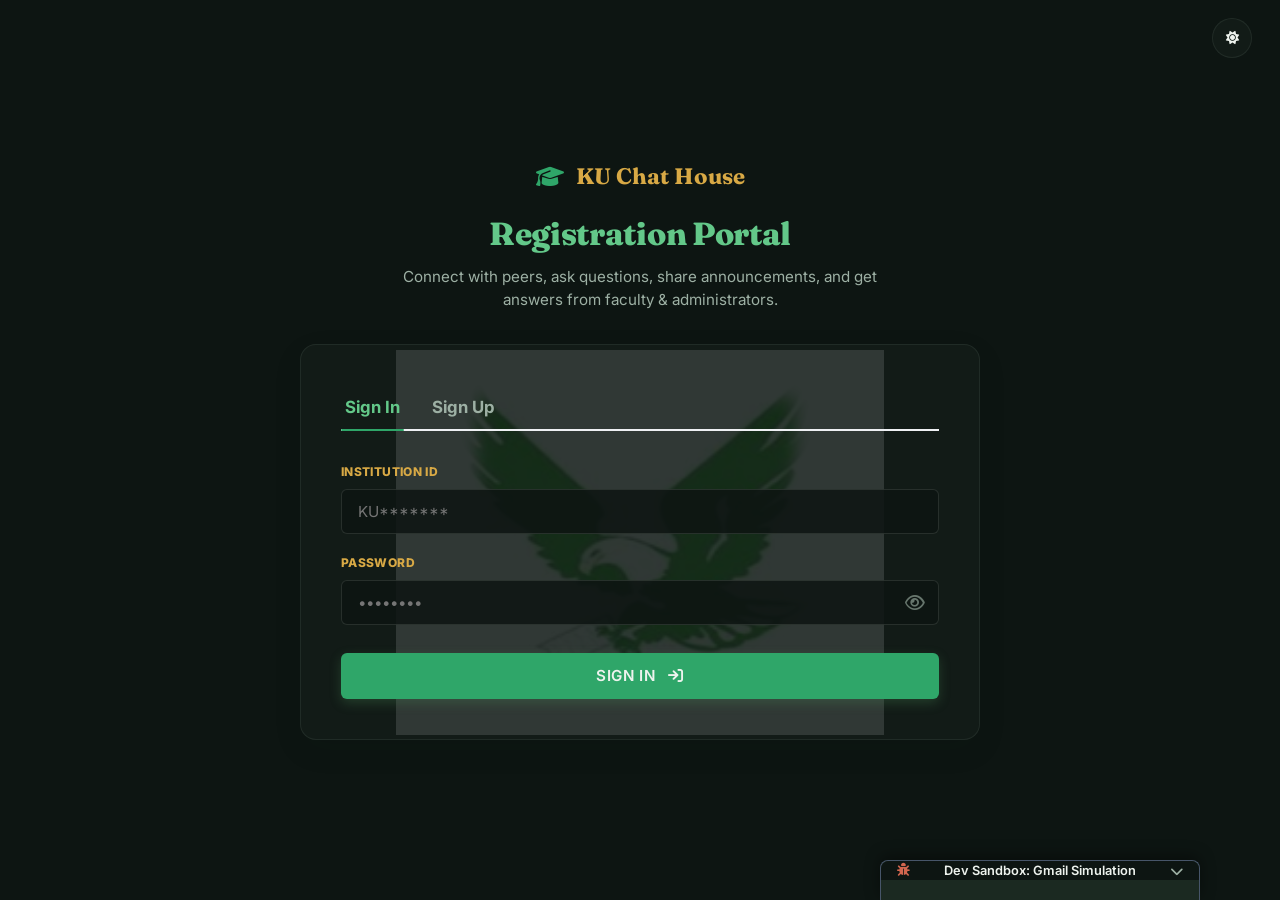
==== commit 0e7ff71a: "Update index.html" ====
--- a/frontend/index.html
+++ b/frontend/index.html
@@ -42,8 +42,8 @@
             <!-- Login Form -->
             <form id="login-form" class="auth-form active" onsubmit="handleLogin(event)">
                 <div class="input-group">
-                    <label for="login-username"><i class="fa-solid fa-id-card"></i> Institution ID</label>
-                    <input type="text" id="login-username" placeholder="e.g. STU-1002, LEC-2005, ADM-3001" required autocomplete="username">
+                    <label for="login-username"><i class="fa-solid fa-id-card"></i>Institution ID</label>
+                    <input type="text" id="login-username" placeholder="KU*******" required autocomplete="username">
                 </div>
 
                 <div class="input-group">
--- a/frontend/style.css
+++ b/frontend/style.css
@@ -697,9 +697,37 @@
 @media (max-width: 900px) {
     .app-layout {
         grid-template-columns: 1fr;
+        gap: 1.5rem;
+        padding: 0 1rem;
     }
     .sidebar {
         display: none; /* Hide sidebar on mobile/tablet to save space */
+    }
+}
+
+/* Extra breathing room + narrower padding for phones, so post cards get
+   more usable width and never crowd/overlap each other or the nav. */
+@media (max-width: 600px) {
+    .app-layout {
+        margin: 1rem auto;
+        padding: 0 0.75rem;
+    }
+    .feed-content {
+        gap: 1.25rem;
+    }
+    .posts-container,
+    .announcements-container {
+        gap: 1rem;
+    }
+    .post-item,
+    .create-post-card {
+        padding: 1rem;
+    }
+    .post-meta-header {
+        flex-wrap: wrap;
+    }
+    .post-action-controls {
+        margin-left: auto;
     }
 }
 
@@ -1062,6 +1090,19 @@
 /* ==========================================================================
    FEED POST ITEMS
    ========================================================================== */
+/* Feed + Announcements lists -- each post is appended as a direct child
+   article with no spacing of its own, so the containers must supply the
+   gap between cards. Without this, posts sit flush against each other
+   (and the slight rotation on pinned announcement cards makes them visibly
+   overlap their neighbors), which is most noticeable on narrow/mobile
+   screens where every card spans the full width. */
+.posts-container,
+.announcements-container {
+    display: flex;
+    flex-direction: column;
+    gap: 1.25rem;
+}
+
 .post-item {
     background: var(--card-bg);
     border: 1px solid var(--card-border);
@@ -1073,6 +1114,7 @@
     gap: 1rem;
     position: relative;
     transition: var(--transition);
+    min-width: 0; /* allow long usernames/content to wrap instead of overflowing */
 }
 
 .post-item:hover {
@@ -1114,17 +1156,30 @@
     display: flex;
     justify-content: space-between;
     align-items: flex-start;
+    gap: 0.75rem;
 }
 
 .author-info-block {
     display: flex;
     align-items: center;
     gap: 0.75rem;
+    min-width: 0; /* let the name/date column shrink+wrap instead of pushing into the edit/delete icons */
+    flex: 1 1 auto;
+}
+
+.post-action-controls {
+    flex-shrink: 0;
 }
 
 .author-details {
     display: flex;
     flex-direction: column;
+    min-width: 0;
+}
+
+.author-username,
+.post-subtext {
+    overflow-wrap: anywhere;
 }
 
 .author-name-row {
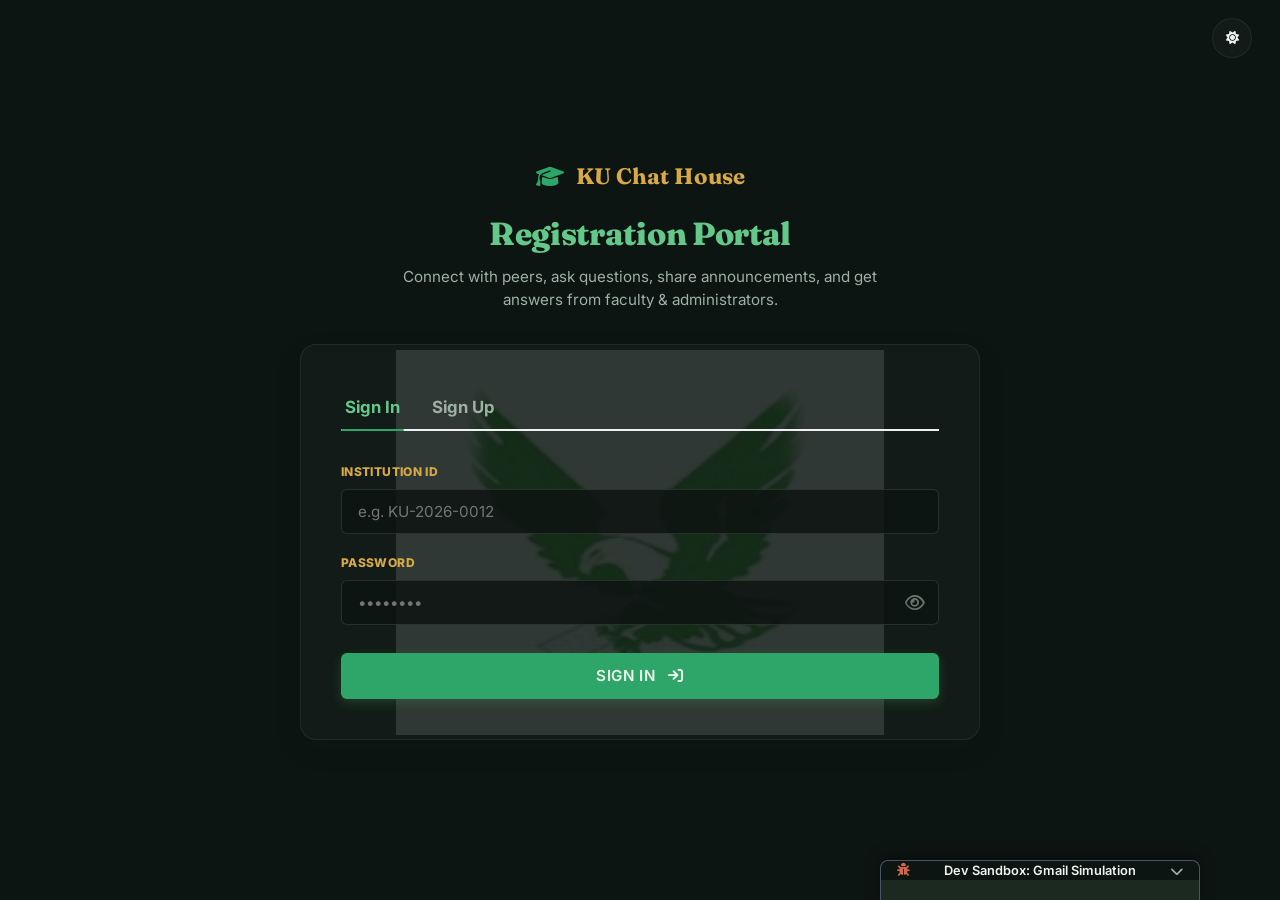
==== commit 7efcdd3c: "Add files via upload" ====
--- a/frontend/index.html
+++ b/frontend/index.html
@@ -42,8 +42,8 @@
             <!-- Login Form -->
             <form id="login-form" class="auth-form active" onsubmit="handleLogin(event)">
                 <div class="input-group">
-                    <label for="login-username"><i class="fa-solid fa-id-card"></i>Institution ID</label>
-                    <input type="text" id="login-username" placeholder="KU*******" required autocomplete="username">
+                    <label for="login-username"><i class="fa-solid fa-id-card"></i> Institution ID</label>
+                    <input type="text" id="login-username" placeholder="e.g. KU-2026-0012" required autocomplete="username">
                 </div>
 
                 <div class="input-group">
@@ -70,7 +70,7 @@
                     </div>
                     <div class="input-group">
                         <label for="reg-id"><i class="fa-solid fa-id-card"></i> Institution ID</label>
-                        <input type="text" id="reg-id" placeholder="Student: KU-STD-… | Lecturer: KU-LEC-… | Admin: KU-ADM-…" required>
+                        <input type="text" id="reg-id" placeholder="e.g. KU-2026-0012 (must start with KU)" required>
                     </div>
                 </div>
 
@@ -117,11 +117,12 @@
                     <div class="input-group">
                         <label for="reg-password"><i class="fa-solid fa-lock"></i> Password</label>
                         <div class="password-wrapper">
-                            <input type="password" id="reg-password" placeholder="••••••••" required autocomplete="new-password">
+                            <input type="password" id="reg-password" placeholder="e.g. KU2026Secure (must start with KU)" required minlength="6" autocomplete="new-password">
                             <button type="button" class="toggle-password" onclick="togglePasswordVisibility('reg-password')">
                                 <i class="fa-regular fa-eye"></i>
                             </button>
                         </div>
+                        <span class="field-hint">Must start with <strong>KU</strong>, at least 6 characters.</span>
                     </div>
                 </div>
 
--- a/frontend/style.css
+++ b/frontend/style.css
@@ -346,6 +346,12 @@
     flex-direction: column;
     gap: 0.5rem;
     text-align: left;
+}
+
+.field-hint {
+    font-size: 0.72rem;
+    color: var(--auth-text-secondary, var(--text-muted));
+    margin-top: -0.15rem;
 }
 
 .locked-tag {
@@ -2174,6 +2180,13 @@
     align-items: center;
     gap: 0.75rem;
     min-width: 0;
+    color: inherit;
+    text-decoration: none;
+    flex: 1 1 auto;
+}
+
+.member-info:hover .member-username {
+    color: var(--primary);
 }
 
 .member-text {
@@ -2793,3 +2806,121 @@
 .staff-directory-btn{width:100%;background:transparent;color:var(--text-secondary);text-align:left;} .staff-directory-btn:hover{color:var(--text-primary);background:var(--card-hover);} .staff-directory-card{max-width:620px;width:calc(100% - 2rem);max-height:90vh;overflow-y:auto;} .staff-form{display:grid;grid-template-columns:1fr 1fr;gap:.75rem;} .staff-form .submit-btn{grid-column:1/-1;} .staff-list{margin-top:1rem;display:grid;gap:.5rem;} .staff-row{display:grid;grid-template-columns:1fr 1.4fr auto;gap:.5rem;align-items:center;padding:.7rem;border:1px solid var(--card-border);border-radius:var(--radius-sm);background:var(--input-bg);} .staff-row small{grid-column:1/-1;color:var(--text-muted);}
 [data-theme="dark"] .auth-page{--auth-bg:#0d1512;--auth-card-bg:rgba(19,29,24,.92);--auth-label:#d8a945;--auth-title:#63c889;--auth-accent:#2fa669;--auth-accent-hover:#268a57;--auth-input-border:rgba(205,224,210,.13);--auth-text:#eef3ee;--auth-text-secondary:#9db0a4;--bg-main:var(--auth-bg);--card-bg:var(--auth-card-bg);--card-border:rgba(205,224,210,.08);--input-bg:rgba(13,21,18,.85);--input-border:var(--auth-input-border);--text-primary:var(--auth-text);--text-secondary:var(--auth-text-secondary);--text-muted:#67766d;}
 @media(max-width:600px){.staff-form{grid-template-columns:1fr;}.staff-form .submit-btn{grid-column:auto;}.staff-row{grid-template-columns:1fr;}}
+
+/* ==========================================================================
+   PROFILE PAGE (/profile) -- replaces the old "edit profile" modal with a
+   real standalone page, plus a read-only card for viewing another member's
+   profile (/profile?id=...), Facebook-style.
+   ========================================================================== */
+.profile-page-card {
+    background: var(--card-bg);
+    border: 1px solid var(--card-border);
+    border-radius: var(--radius-md);
+    padding: 1.75rem;
+    box-shadow: var(--shadow-md);
+    max-width: 520px;
+    margin: 0 auto;
+    width: 100%;
+}
+
+.profile-page-header {
+    margin-bottom: 1.5rem;
+}
+
+.profile-page-header p {
+    margin-bottom: 0;
+}
+
+.profile-page-actions {
+    justify-content: flex-end;
+}
+
+.back-to-members-link {
+    display: inline-flex;
+    align-items: center;
+    gap: 0.5rem;
+    color: var(--text-secondary);
+    font-size: 0.85rem;
+    font-weight: 600;
+    margin-bottom: 1.25rem;
+}
+
+.back-to-members-link:hover {
+    color: var(--primary);
+}
+
+.member-profile-hero {
+    display: flex;
+    flex-direction: column;
+    align-items: center;
+    text-align: center;
+    gap: 0.5rem;
+}
+
+.member-profile-avatar {
+    width: 96px;
+    height: 96px;
+    border-radius: 50%;
+    background-color: var(--primary);
+    color: white;
+    font-weight: 700;
+    font-size: 2.25rem;
+    display: flex;
+    justify-content: center;
+    align-items: center;
+    text-transform: uppercase;
+    margin-bottom: 0.5rem;
+    box-shadow: 0 0 0 4px rgba(47, 166, 105, 0.15);
+    overflow: hidden;
+}
+
+.member-profile-avatar.has-photo img {
+    width: 100%;
+    height: 100%;
+    object-fit: cover;
+}
+
+.member-profile-name {
+    font-family: 'Fraunces', serif;
+    font-size: 1.4rem;
+}
+
+.member-profile-badge {
+    margin: 0.15rem 0 0.5rem;
+}
+
+.member-profile-faculty {
+    color: var(--text-secondary);
+    font-size: 0.9rem;
+    display: flex;
+    align-items: center;
+    gap: 0.4rem;
+}
+
+.member-profile-bio {
+    color: var(--text-primary);
+    font-size: 0.92rem;
+    max-width: 380px;
+    margin: 0.5rem 0 1rem;
+    line-height: 1.5;
+}
+
+.member-profile-bio.bio-empty {
+    color: var(--text-muted);
+    font-style: italic;
+}
+
+.member-profile-actions {
+    display: flex;
+    gap: 0.75rem;
+}
+
+[data-theme="light"] .profile-page-card,
+[data-theme="light"] .member-profile-hero { background-color: var(--card-bg); border-color: var(--card-border); }
+
+@media (max-width: 600px) {
+    .profile-page-card {
+        padding: 1.25rem;
+        max-width: 100%;
+    }
+}
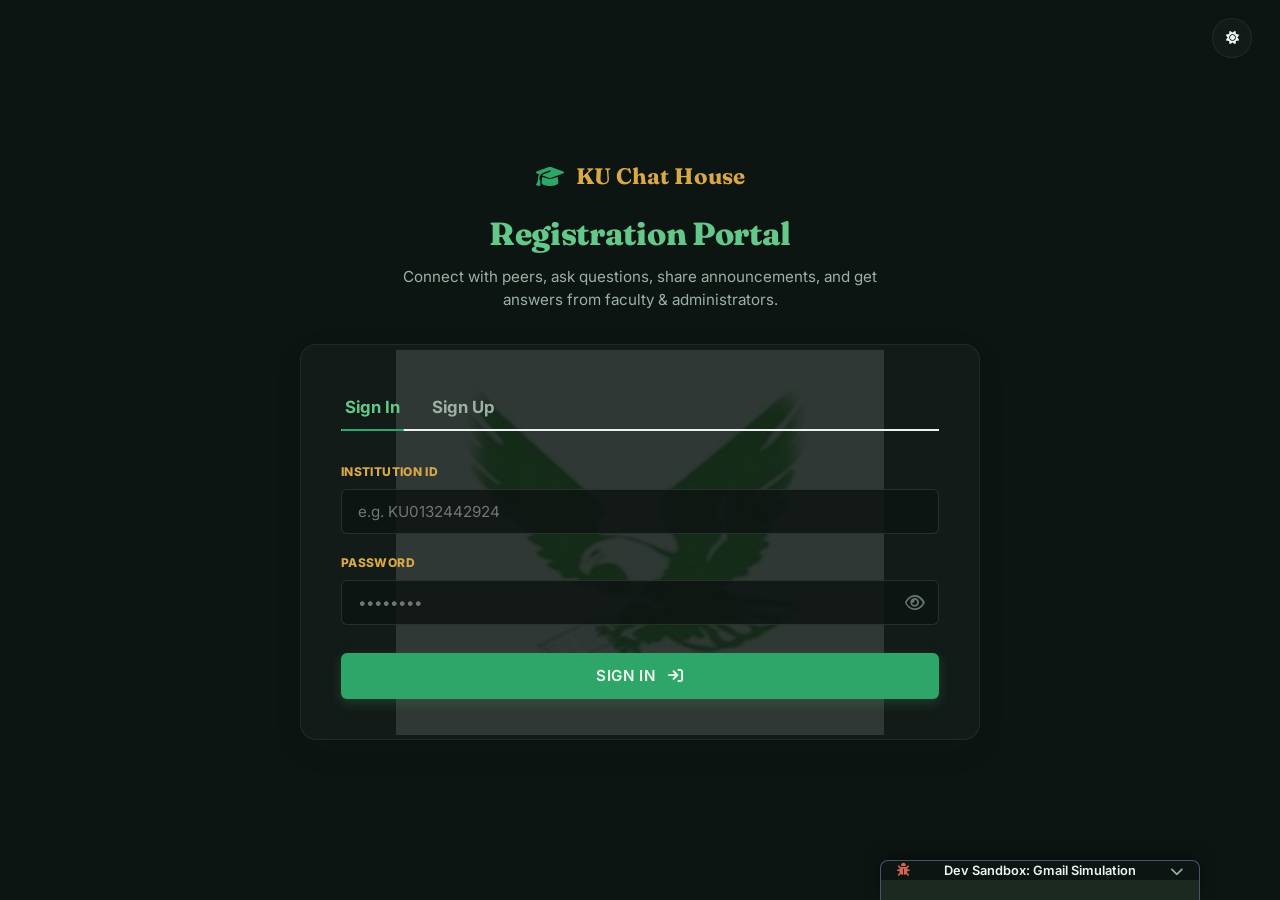
==== commit ebcc933b: "Add files via upload" ====
--- a/frontend/index.html
+++ b/frontend/index.html
@@ -43,7 +43,7 @@
             <form id="login-form" class="auth-form active" onsubmit="handleLogin(event)">
                 <div class="input-group">
                     <label for="login-username"><i class="fa-solid fa-id-card"></i> Institution ID</label>
-                    <input type="text" id="login-username" placeholder="e.g. KU-2026-0012" required autocomplete="username">
+                    <input type="text" id="login-username" placeholder="e.g. KU0132442924" required autocomplete="username">
                 </div>
 
                 <div class="input-group">
@@ -70,7 +70,8 @@
                     </div>
                     <div class="input-group">
                         <label for="reg-id"><i class="fa-solid fa-id-card"></i> Institution ID</label>
-                        <input type="text" id="reg-id" placeholder="e.g. KU-2026-0012 (must start with KU)" required>
+                        <input type="text" id="reg-id" placeholder="e.g. KU0132442924" required>
+                        <span class="field-hint">Must start with <strong>KU</strong> followed by digits only, e.g. <strong>KU0132442924</strong>.</span>
                     </div>
                 </div>
 
@@ -117,12 +118,12 @@
                     <div class="input-group">
                         <label for="reg-password"><i class="fa-solid fa-lock"></i> Password</label>
                         <div class="password-wrapper">
-                            <input type="password" id="reg-password" placeholder="e.g. KU2026Secure (must start with KU)" required minlength="6" autocomplete="new-password">
+                            <input type="password" id="reg-password" placeholder="Choose a memorable password" required minlength="6" autocomplete="new-password">
                             <button type="button" class="toggle-password" onclick="togglePasswordVisibility('reg-password')">
                                 <i class="fa-regular fa-eye"></i>
                             </button>
                         </div>
-                        <span class="field-hint">Must start with <strong>KU</strong>, at least 6 characters.</span>
+                        <span class="field-hint">At least 6 characters. Choose something memorable.</span>
                     </div>
                 </div>
 
